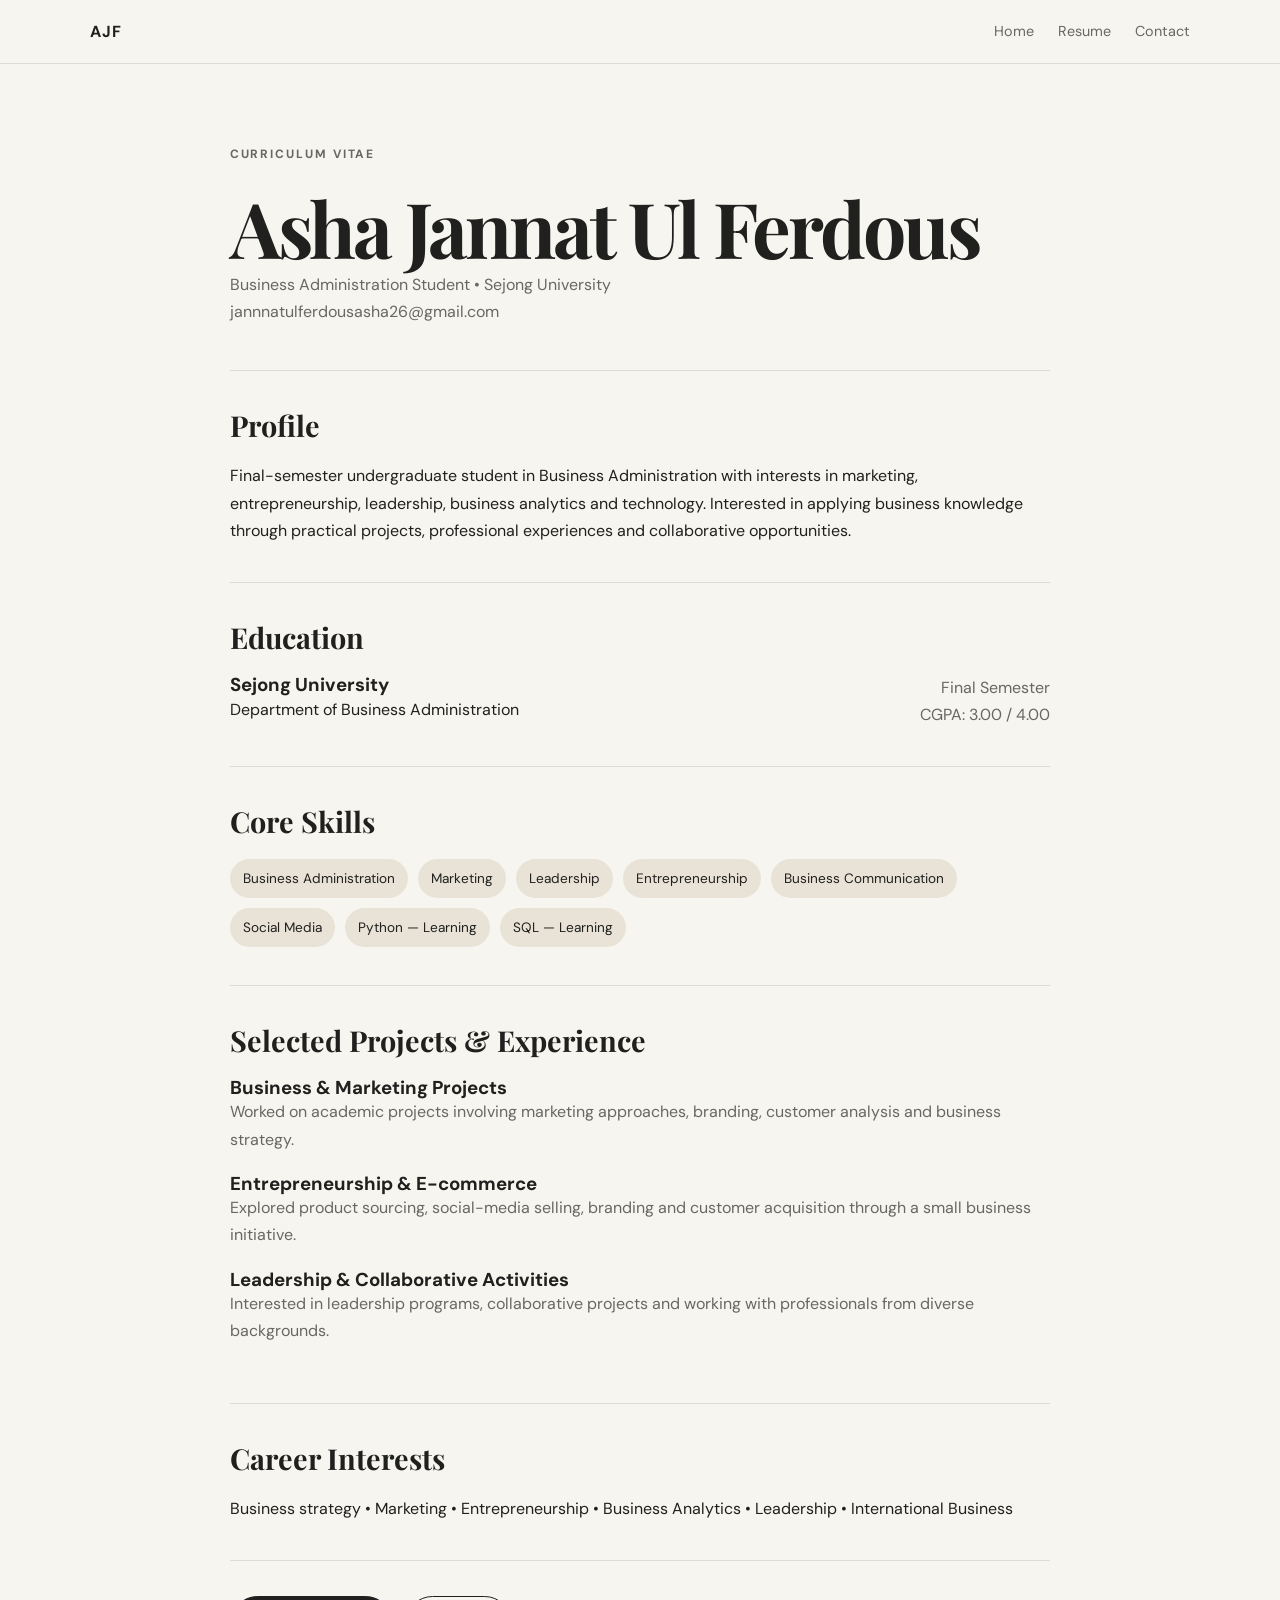
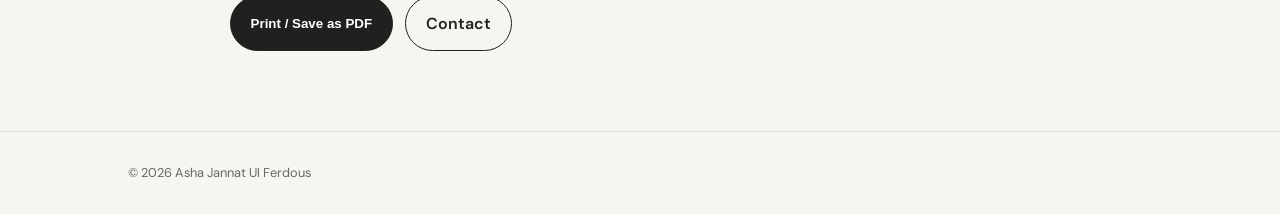
==== resume.html @ 85a79009 "Add files via upload" ====
<!DOCTYPE html>
<html lang="en">
<head>
<meta charset="UTF-8"><meta name="viewport" content="width=device-width, initial-scale=1.0">
<title>Resume | Asha Jannat Ul Ferdous</title><link rel="stylesheet" href="style.css">
</head>
<body>
<header class="nav"><a class="logo" href="index.html">AJF</a><nav><a href="index.html">Home</a><a href="resume.html">Resume</a><a href="contact.html">Contact</a></nav></header>
<main class="resume-page">
<section class="resume-header">
<p class="eyebrow">CURRICULUM VITAE</p>
<h1>Asha Jannat Ul Ferdous</h1>
<p>Business Administration Student • Sejong University</p>
<p><a href="mailto:jannnatulferdousasha26@gmail.com">jannnatulferdousasha26@gmail.com</a></p>
</section>

<section class="resume-section"><h2>Profile</h2><p>Final-semester undergraduate student in Business Administration with interests in marketing, entrepreneurship, leadership, business analytics and technology. Interested in applying business knowledge through practical projects, professional experiences and collaborative opportunities.</p></section>

<section class="resume-section"><h2>Education</h2><div class="resume-row"><div><h3>Sejong University</h3><p>Department of Business Administration</p></div><div class="right">Final Semester<br>CGPA: 3.00 / 4.00</div></div></section>

<section class="resume-section"><h2>Core Skills</h2><div class="skill-list"><span>Business Administration</span><span>Marketing</span><span>Leadership</span><span>Entrepreneurship</span><span>Business Communication</span><span>Social Media</span><span>Python — Learning</span><span>SQL — Learning</span></div></section>

<section class="resume-section"><h2>Selected Projects & Experience</h2>
<div class="resume-item"><h3>Business & Marketing Projects</h3><p>Worked on academic projects involving marketing approaches, branding, customer analysis and business strategy.</p></div>
<div class="resume-item"><h3>Entrepreneurship & E-commerce</h3><p>Explored product sourcing, social-media selling, branding and customer acquisition through a small business initiative.</p></div>
<div class="resume-item"><h3>Leadership & Collaborative Activities</h3><p>Interested in leadership programs, collaborative projects and working with professionals from diverse backgrounds.</p></div>
</section>

<section class="resume-section"><h2>Career Interests</h2><p>Business strategy • Marketing • Entrepreneurship • Business Analytics • Leadership • International Business</p></section>

<div class="resume-actions"><button onclick="window.print()" class="btn primary">Print / Save as PDF</button><a href="contact.html" class="btn secondary">Contact</a></div>
</main>
<footer><p>© 2026 Asha Jannat Ul Ferdous</p></footer>
</body></html>
---- style.css ----
@import url('https://fonts.googleapis.com/css2?family=DM+Sans:wght@400;500;600;700&family=Playfair+Display:wght@600;700&display=swap');
:root{--bg:#f7f5f0;--paper:#fffdf8;--ink:#20201e;--muted:#686761;--line:#dedbd2;--accent:#8b6f47;--accent-dark:#5d472c}
*{box-sizing:border-box;margin:0;padding:0}html{scroll-behavior:smooth}body{font-family:"DM Sans",sans-serif;color:var(--ink);background:var(--bg);line-height:1.7}a{color:inherit;text-decoration:none}
.nav{position:sticky;top:0;z-index:10;display:flex;justify-content:space-between;align-items:center;padding:18px 7%;background:rgba(247,245,240,.94);backdrop-filter:blur(12px);border-bottom:1px solid var(--line)}.logo{font-weight:700;letter-spacing:.08em}.nav nav{display:flex;gap:24px}.nav nav a{font-size:.9rem;color:var(--muted)}.nav nav a:hover{color:var(--ink)}
.hero{min-height:88vh;display:grid;grid-template-columns:1.4fr .8fr;gap:8%;align-items:center;padding:80px 10%;max-width:1400px;margin:auto}.hero-text{max-width:750px}.eyebrow{font-size:.75rem;letter-spacing:.16em;font-weight:700;color:var(--accent-dark);margin-bottom:18px}h1,h2,h3{line-height:1.15}h1{font-family:"Playfair Display",serif;font-size:clamp(3.4rem,7vw,6.7rem);letter-spacing:-.04em}h1 span{color:var(--accent)}.intro{max-width:650px;margin:28px 0;color:var(--muted);font-size:1.12rem}.buttons{display:flex;gap:12px;flex-wrap:wrap}.btn{display:inline-block;padding:13px 20px;border:1px solid var(--ink);border-radius:100px;font-weight:600;cursor:pointer}.btn.primary{background:var(--ink);color:white}.btn.secondary{background:transparent}
.hero-card{background:var(--paper);border:1px solid var(--line);padding:42px;text-align:center;box-shadow:0 25px 70px rgba(30,25,15,.08)}.avatar{width:150px;height:150px;margin:0 auto 25px;border-radius:50%;display:grid;place-items:center;background:#e8dfd0;color:var(--accent-dark);font-family:"Playfair Display",serif;font-size:2.5rem}.hero-card h2{font-family:"Playfair Display",serif;font-size:1.55rem}.hero-card p{color:var(--muted);margin-top:5px}.stat{margin-top:30px;padding-top:22px;border-top:1px solid var(--line)}.stat strong{display:block;font-size:2rem}.stat span{color:var(--muted);font-size:.85rem}
.section{padding:100px 10%;max-width:1400px;margin:auto}.alt{max-width:none;background:#efede7}.section>h2{font-family:"Playfair Display",serif;font-size:clamp(2rem,4vw,3.5rem);max-width:850px}.wide{max-width:800px;color:var(--muted);margin-top:22px}.timeline-item{max-width:800px;margin-top:35px;display:flex;gap:22px;padding:28px;background:var(--paper);border:1px solid var(--line)}.dot{width:12px;height:12px;flex:0 0 12px;border-radius:50%;background:var(--accent);margin-top:7px}.timeline-item h3{font-size:1.35rem}.muted,.project p,.skill-card p,.leadership-box p,.contact-hero>p{color:var(--muted)}
.grid,.project-grid{margin-top:40px;display:grid;grid-template-columns:repeat(3,1fr);gap:18px}.skill-card,.project{padding:30px;background:var(--paper);border:1px solid var(--line)}.skill-card h3,.project h3{margin-bottom:12px}.project .number{display:block;color:var(--accent);font-weight:700;margin-bottom:30px}.tag{display:inline-block;margin-top:16px;margin-right:6px;padding:5px 10px;border-radius:100px;background:#e9e3d7;font-size:.75rem;color:var(--accent-dark)}
.leadership-box{margin-top:35px;max-width:850px;padding:40px;border-left:3px solid var(--accent);background:var(--paper)}.leadership-box h2{font-family:"Playfair Display",serif;margin-bottom:15px}
.resume-page,.contact-page{max-width:1000px;margin:auto;padding:80px 7%}.resume-header{padding-bottom:45px;border-bottom:1px solid var(--line)}.resume-header h1,.contact-hero h1{font-size:clamp(3rem,6vw,5.5rem)}.resume-header p{color:var(--muted)}.resume-section{padding:38px 0;border-bottom:1px solid var(--line)}.resume-section h2{font-family:"Playfair Display",serif;font-size:1.8rem;margin-bottom:20px}.resume-row{display:flex;justify-content:space-between;gap:20px}.right{text-align:right;color:var(--muted)}.skill-list{display:flex;flex-wrap:wrap;gap:10px}.skill-list span{padding:8px 13px;background:#e9e3d7;border-radius:100px;font-size:.85rem}.resume-item{margin:20px 0}.resume-item p{color:var(--muted)}.resume-actions{display:flex;gap:12px;margin-top:35px}
.contact-page{max-width:1000px}.contact-hero{padding:60px 0 45px}.contact-hero h1{margin-bottom:20px}.contact-hero>p{max-width:700px;font-size:1.1rem}.contact-card{background:var(--paper);border:1px solid var(--line);padding:35px;margin-top:18px;display:grid;gap:25px}.label{display:block;font-size:.72rem;letter-spacing:.14em;font-weight:700;color:var(--accent-dark);margin-bottom:5px}.contact-email{font-size:1.2rem;font-weight:600}.links-card{display:block}.links-card h2{font-family:"Playfair Display",serif;margin-bottom:10px}.links-card p{color:var(--muted);margin-bottom:22px}.links-card .btn{margin-right:8px}
footer{padding:30px 10%;border-top:1px solid var(--line);color:var(--muted);font-size:.8rem}
@media(max-width:800px){.nav nav{display:none}.hero{grid-template-columns:1fr;padding-top:55px}.grid,.project-grid{grid-template-columns:1fr}.section{padding:75px 7%}h1{font-size:3.5rem}.resume-row{display:block}.right{text-align:left;margin-top:8px}}
@media print{.nav,.resume-actions,footer{display:none}.resume-page{padding:20px}.resume-section{break-inside:avoid}body{background:white}}
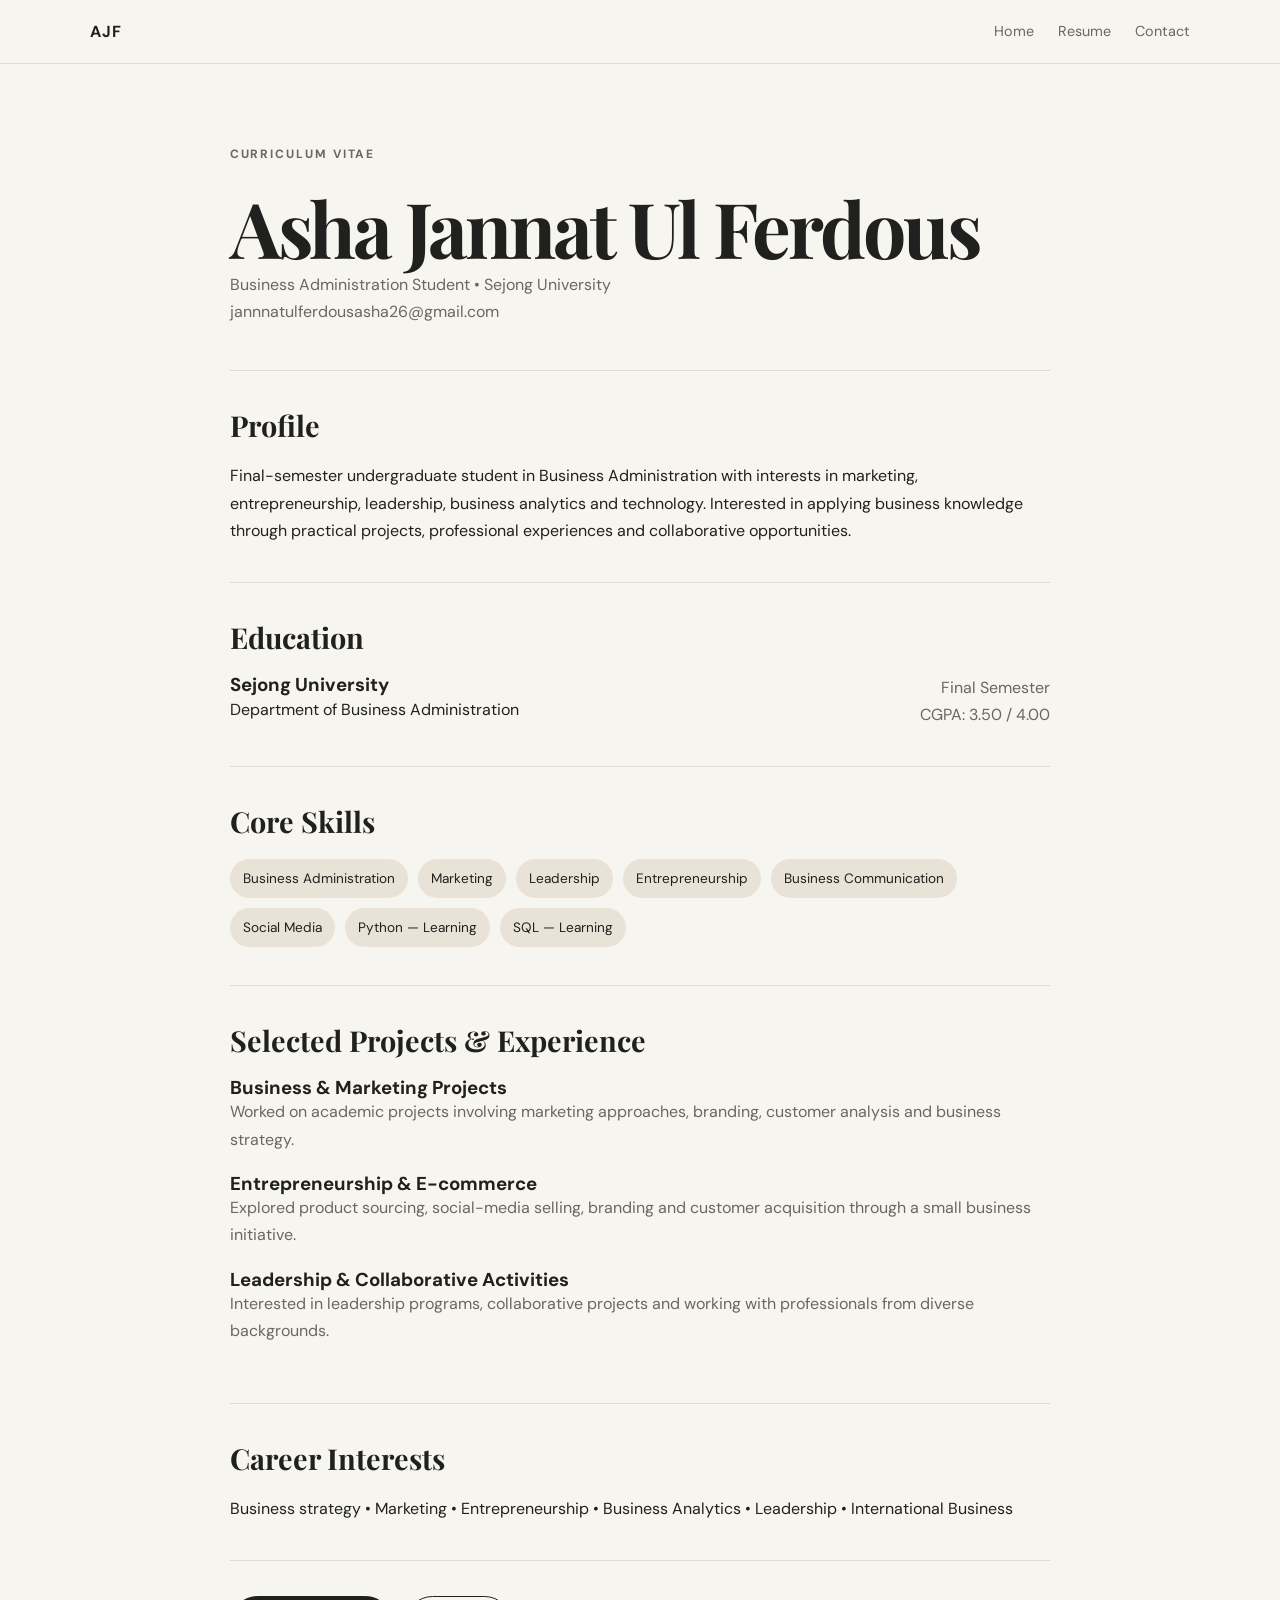
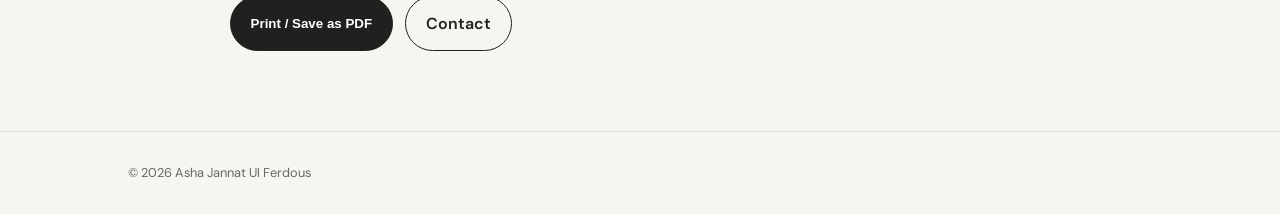
==== commit 70b51162: "Update resume.html" ====
--- a/resume.html
+++ b/resume.html
@@ -16,7 +16,7 @@
 
 <section class="resume-section"><h2>Profile</h2><p>Final-semester undergraduate student in Business Administration with interests in marketing, entrepreneurship, leadership, business analytics and technology. Interested in applying business knowledge through practical projects, professional experiences and collaborative opportunities.</p></section>
 
-<section class="resume-section"><h2>Education</h2><div class="resume-row"><div><h3>Sejong University</h3><p>Department of Business Administration</p></div><div class="right">Final Semester<br>CGPA: 3.00 / 4.00</div></div></section>
+<section class="resume-section"><h2>Education</h2><div class="resume-row"><div><h3>Sejong University</h3><p>Department of Business Administration</p></div><div class="right">Final Semester<br>CGPA: 3.50 / 4.00</div></div></section>
 
 <section class="resume-section"><h2>Core Skills</h2><div class="skill-list"><span>Business Administration</span><span>Marketing</span><span>Leadership</span><span>Entrepreneurship</span><span>Business Communication</span><span>Social Media</span><span>Python — Learning</span><span>SQL — Learning</span></div></section>
 
